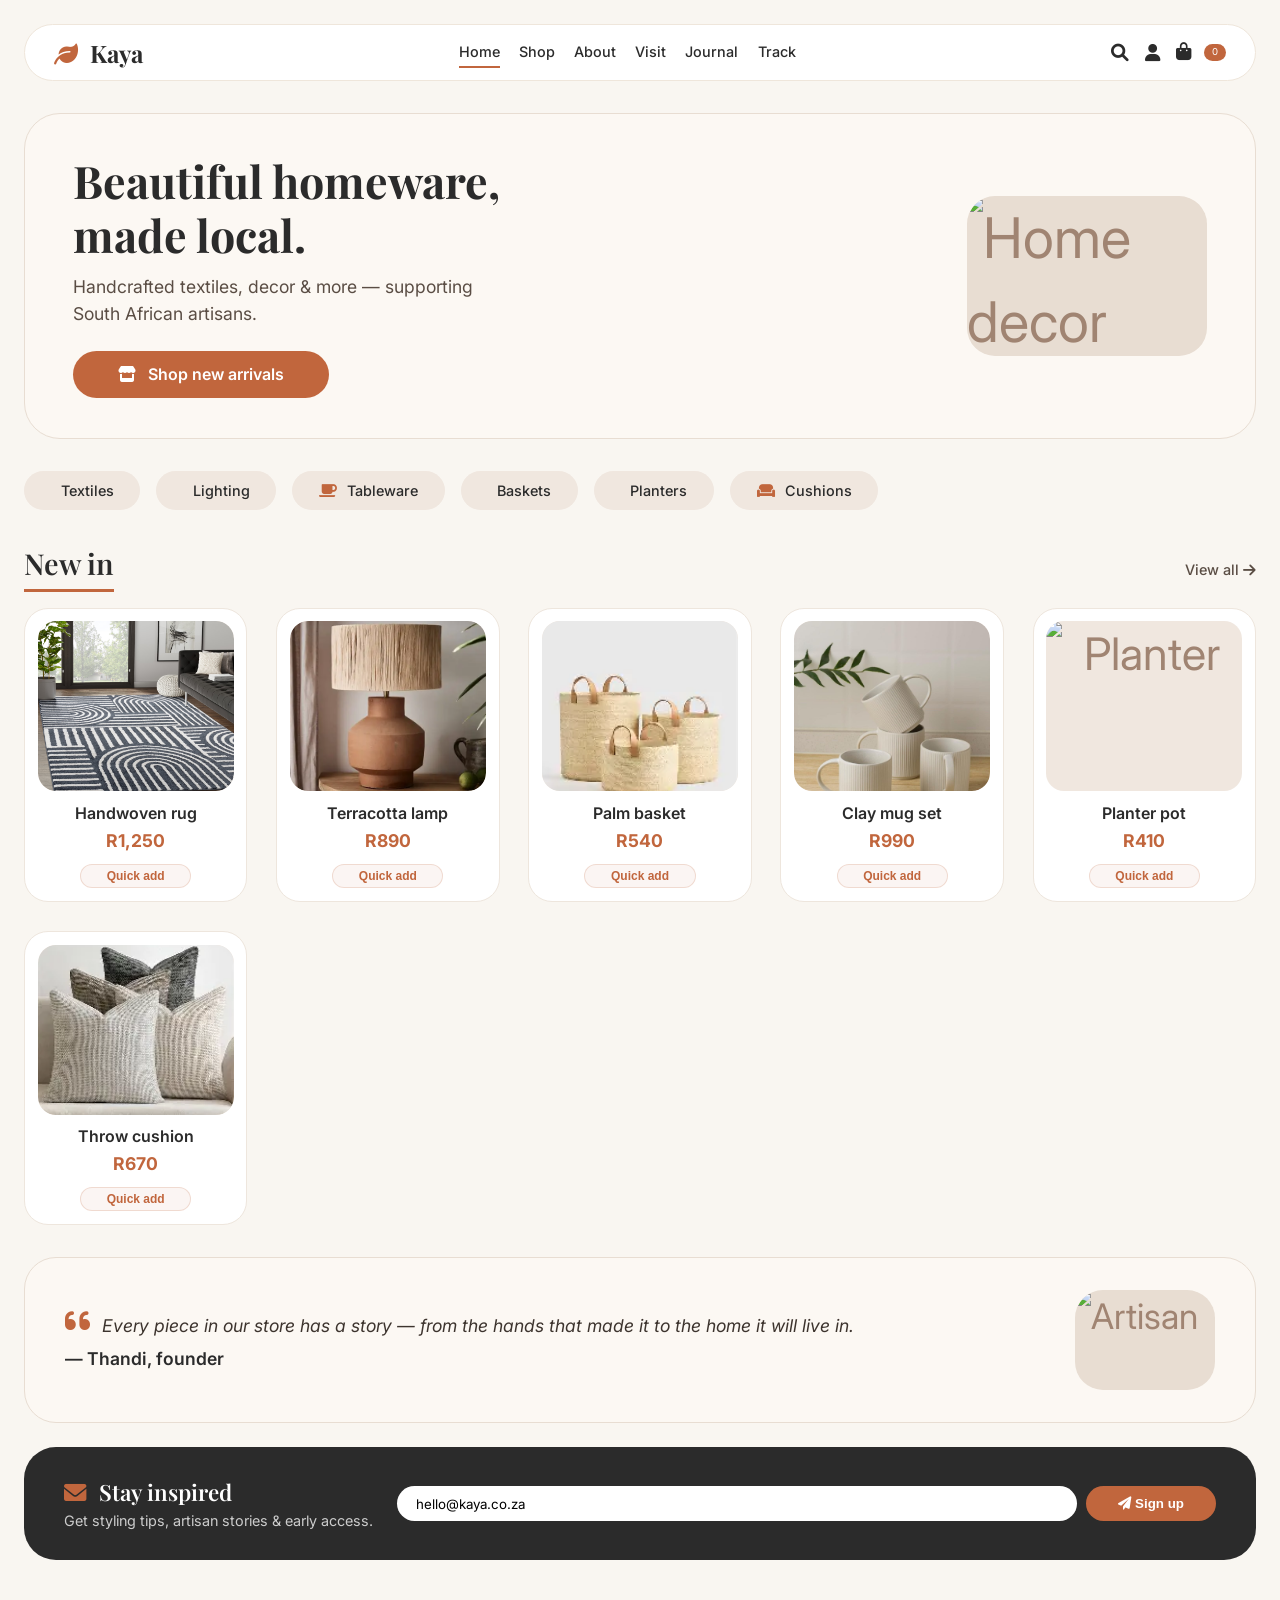
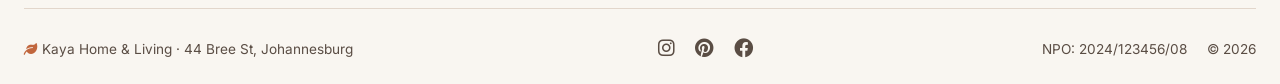
==== Research/index.html @ dec64650 "Add files via upload" ====
<!DOCTYPE html>
<html lang="en">
<head>
    <meta charset="UTF-8" />
    <meta name="viewport" content="width=device-width, initial-scale=1.0"/>
    <title>Kaya Home & Living · Home</title>
    <link rel="preconnect" href="https://fonts.googleapis.com">
    <link rel="preconnect" href="https://fonts.gstatic.com" crossorigin>
    <link href="https://fonts.googleapis.com/css2?family=Playfair+Display:ital,wght@0,400;0,600;0,700;1,400&family=Inter:wght@300;400;500;600;700&display=swap" rel="stylesheet">
    <link rel="stylesheet" href="https://cdnjs.cloudflare.com/ajax/libs/font-awesome/6.0.0-beta3/css/all.min.css">
    <style>
        * { margin: 0; padding: 0; box-sizing: border-box; }
        body { background: #f9f6f1; font-family: 'Inter', sans-serif; color: #2b2b2b; padding: 1.5rem; line-height: 1.5; }
        .container { max-width: 1300px; margin: 0 auto; }

        .nav-bar {
            display: flex; flex-wrap: wrap; align-items: center; justify-content: space-between;
            background: white; border-radius: 60px; padding: 0.6rem 1.8rem; margin-bottom: 2rem;
            border: 1px solid #efe6db;
        }
        .nav-logo { font-family: 'Playfair Display', serif; font-size: 1.5rem; font-weight: 700; }
        .nav-logo i { color: #c1663d; margin-right: 6px; }
        .nav-links { display: flex; gap: 1.2rem; font-weight: 500; font-size: 0.9rem; flex-wrap: wrap; }
        .nav-links a { text-decoration: none; color: #2b2b2b; padding: 0.2rem 0; border-bottom: 2px solid transparent; transition: 0.15s; }
        .nav-links a.active { border-bottom-color: #c1663d; }
        .nav-links a:hover { border-bottom-color: #c1663d; }
        .nav-icons { display: flex; gap: 1rem; font-size: 1.1rem; align-items: center; }
        .nav-icons a { color: #2b2b2b; text-decoration: none; }
        .badge-cart { background: #c1663d; color: white; font-size: 0.6rem; border-radius: 40px; padding: 0.1rem 0.5rem; margin-left: -0.2rem; vertical-align: top; }

        .hero {
            background: #fcf8f3; border-radius: 36px; padding: 2.5rem 3rem;
            display: flex; flex-wrap: wrap; align-items: center; justify-content: space-between;
            margin-bottom: 2rem; border: 1px solid #e8ddd2;
        }
        .hero h1 { font-family: 'Playfair Display', serif; font-size: 2.8rem; font-weight: 700; line-height: 1.2; }
        .hero p { max-width: 450px; color: #5a4d44; margin: 0.8rem 0 1.5rem; font-size: 1.1rem; }
        .hero-btn { background: #c1663d; border: none; color: white; padding: 0.7rem 2.8rem; border-radius: 60px; font-weight: 600; font-size: 1rem; display: inline-block; cursor: pointer; transition: 0.15s; text-decoration: none; }
        .hero-btn:hover { background: #a8542e; transform: translateY(-2px); }
        .hero-btn i { margin-right: 8px; }
        .hero-image { background: #e8ddd2; border-radius: 28px; width: 240px; height: 160px; display: flex; align-items: center; justify-content: center; color: #a08472; font-size: 3.5rem; overflow: hidden; }
        .hero-image img { width: 100%; height: 100%; object-fit: cover; border-radius: 28px; }

        .pills { display: flex; flex-wrap: wrap; gap: 1rem; margin-bottom: 2rem; }
        .pills span { background: #f0e7df; padding: 0.5rem 1.6rem; border-radius: 40px; font-weight: 500; font-size: 0.9rem; cursor: pointer; border: 1px solid transparent; transition: 0.15s; }
        .pills span:hover { border-color: #c1663d40; background: #f5ede6; transform: translateY(-2px); }
        .pills span i { color: #c1663d; margin-right: 6px; }

        .section-header { display: flex; justify-content: space-between; align-items: baseline; margin: 1.5rem 0 0.8rem; flex-wrap: wrap; gap: 0.5rem; }
        .section-header h2 { font-family: 'Playfair Display', serif; font-size: 1.8rem; font-weight: 600; border-bottom: 3px solid #c1663d; padding-bottom: 0.2rem; display: inline-block; }
        .section-header a { color: #5a4d44; font-weight: 500; font-size: 0.9rem; text-decoration: none; transition: 0.15s; }
        .section-header a:hover { color: #c1663d; }

        .card-grid { display: grid; grid-template-columns: repeat(auto-fill, minmax(210px, 1fr)); gap: 1.8rem; margin: 1rem 0 2rem; }
        .product-card { background: white; border-radius: 24px; padding: 0.8rem; border: 1px solid #eee6dd; text-align: center; transition: 0.2s; cursor: default; }
        .product-card:hover { border-color: #c1663d60; box-shadow: 0 8px 24px rgba(0,0,0,0.08); transform: translateY(-4px); }
        .product-card .img { background: #f0e7df; border-radius: 18px; height: 170px; display: flex; align-items: center; justify-content: center; color: #a08472; font-size: 2.8rem; margin-bottom: 0.6rem; overflow: hidden; }
        .product-card .img img { width: 100%; height: 100%; object-fit: cover; border-radius: 18px; }
        .product-card h4 { font-size: 1rem; font-weight: 600; margin-top: 0.2rem; }
        .product-card .price { font-weight: 700; color: #c1663d; font-size: 1.1rem; margin-top: 0.2rem; }
        .product-card .btn-quick { background: #c1663d10; border: 1px solid #c1663d30; border-radius: 40px; padding: 0.25rem 1.6rem; font-size: 0.75rem; font-weight: 600; color: #c1663d; margin-top: 0.6rem; display: inline-block; cursor: pointer; transition: 0.15s; }
        .product-card .btn-quick:hover { background: #c1663d20; transform: scale(1.05); }

        .toast-message {
            position: fixed; bottom: 30px; left: 50%; transform: translateX(-50%);
            background: #2b2b2b; color: white; padding: 1rem 2rem;
            border-radius: 60px; font-weight: 500; z-index: 1000;
            opacity: 0; transition: opacity 0.3s ease; pointer-events: none;
            box-shadow: 0 8px 30px rgba(0,0,0,0.2);
        }
        .toast-message.show { opacity: 1; }

        .story-block {
            background: #fcf8f3; border-radius: 32px; padding: 2rem 2.5rem;
            margin: 2rem 0 1.5rem; border: 1px solid #e8ddd2;
            display: flex; flex-wrap: wrap; gap: 2rem; align-items: center;
        }
        .story-block .quote { flex: 2; font-size: 1.1rem; font-style: italic; color: #3d342e; }
        .story-block .quote i { color: #c1663d; font-size: 1.8rem; margin-right: 6px; }
        .story-block .quote-author { font-style: normal; font-weight: 600; margin-top: 0.4rem; color: #2b2b2b; }
        .story-block .story-img { background: #e8ddd2; border-radius: 28px; width: 140px; height: 100px; display: flex; align-items: center; justify-content: center; color: #a08472; font-size: 2.2rem; flex-shrink: 0; overflow: hidden; }
        .story-block .story-img img { width: 100%; height: 100%; object-fit: cover; border-radius: 28px; }

        .newsletter { background: #2b2b2b; border-radius: 32px; padding: 1.8rem 2.5rem; display: flex; flex-wrap: wrap; align-items: center; justify-content: space-between; gap: 1.5rem; }
        .newsletter h3 { color: white; font-family: 'Playfair Display', serif; font-weight: 600; font-size: 1.4rem; }
        .newsletter h3 i { color: #c1663d; margin-right: 8px; }
        .newsletter p { color: #ccc; font-size: 0.9rem; }
        .newsletter .input-group { display: flex; flex-wrap: wrap; gap: 0.6rem; flex: 1 1 300px; }
        .newsletter .input-group input { flex: 2; padding: 0.6rem 1.2rem; border-radius: 60px; border: none; background: white; font-family: 'Inter', sans-serif; min-width: 160px; }
        .newsletter .input-group button { background: #c1663d; border: none; color: white; padding: 0.6rem 2rem; border-radius: 60px; font-weight: 600; cursor: pointer; transition: 0.15s; }
        .newsletter .input-group button:hover { background: #a8542e; transform: scale(1.02); }

        .footer { margin-top: 3rem; padding-top: 1.8rem; border-top: 1px solid #e2d6cb; display: flex; flex-wrap: wrap; justify-content: space-between; align-items: center; font-size: 0.85rem; color: #5a4d44; }
        .footer .social i { font-size: 1.2rem; margin-left: 1rem; color: #5a4d44; cursor: pointer; transition: 0.15s; }
        .footer .social i:hover { color: #c1663d; transform: scale(1.2); }

        @media (max-width: 700px) { .nav-links { display: none; } .hero { flex-direction: column; align-items: start; padding: 1.5rem; } .hero h1 { font-size: 2rem; } .hero-image { width: 100%; height: 120px; } .story-block { flex-direction: column; text-align: center; } .newsletter { flex-direction: column; align-items: stretch; } .card-grid { grid-template-columns: repeat(auto-fill, minmax(150px, 1fr)); gap: 1rem; } }
    </style>
</head>
<body>
<div class="container">
    <!-- Toast Notification -->
    <div id="toast" class="toast-message"></div>

    <!-- Navigation -->
    <div class="nav-bar">
        <div class="nav-logo"><i class="fas fa-leaf"></i> Kaya</div>
        <div class="nav-links">
            <a href="index.html" class="active">Home</a>
            <a href="shop.html">Shop</a>
            <a href="about.html">About</a>
            <a href="visit.html">Visit</a>
            <a href="journal.html">Journal</a>
            <a href="track.html">Track</a>
        </div>
        <div class="nav-icons">
            <i class="fas fa-search" style="cursor:pointer;"></i>
            <i class="fas fa-user" style="cursor:pointer;"></i>
            <a href="cart.html"><i class="fas fa-shopping-bag"></i></a> <span class="badge-cart">3</span>
        </div>
    </div>

    <!-- Hero -->
    <div class="hero">
        <div>
            <h1>Beautiful homeware,<br>made local.</h1>
            <p>Handcrafted textiles, decor &amp; more — supporting South African artisans.</p>
            <a href="shop.html" class="hero-btn"><i class="fas fa-store"></i> Shop new arrivals</a>
        </div>
        <div class="hero-image">
            <img src="https://images.unsplash.com/photo-1618220179428-22790b461013?w=400&h=300&fit=crop" alt="Home decor">
        </div>
    </div>

    <!-- Category Pills -->
    <div class="pills">
        <span onclick="filterCategory('Textiles')"><i class="fas fa-rug"></i> Textiles</span>
        <span onclick="filterCategory('Lighting')"><i class="fas fa-lamp"></i> Lighting</span>
        <span onclick="filterCategory('Tableware')"><i class="fas fa-mug-saucer"></i> Tableware</span>
        <span onclick="filterCategory('Baskets')"><i class="fas fa-basket"></i> Baskets</span>
        <span onclick="filterCategory('Planters')"><i class="fas fa-plant"></i> Planters</span>
        <span onclick="filterCategory('Cushions')"><i class="fas fa-couch"></i> Cushions</span>
    </div>

    <!-- Featured Products -->
    <div class="section-header">
        <h2>New in</h2>
        <a href="shop.html">View all <i class="fas fa-arrow-right"></i></a>
    </div>
    <div class="card-grid" id="productGrid">
        <div class="product-card" data-category="Textiles">
            <div class="img"><img src="Images/rug.jpg.avif" alt="Rug"></div>
            <h4>Handwoven rug</h4>
            <div class="price">R1,250</div>
            <button class="btn-quick" onclick="addToCart('Handwoven rug', 1250)">Quick add</button>
        </div>
        <div class="product-card" data-category="Lighting">
            <div class="img"><img src="Images/Terracotta lamp.jpg" alt="Lamp"></div>
            <h4>Terracotta lamp</h4>
            <div class="price">R890</div>
            <button class="btn-quick" onclick="addToCart('Terracotta lamp', 890)">Quick add</button>
        </div>
        <div class="product-card" data-category="Baskets">
            <div class="img"><img src="Images/palm basket.jpg" alt="Basket"></div>
            <h4>Palm basket</h4>
            <div class="price">R540</div>
            <button class="btn-quick" onclick="addToCart('Palm basket', 540)">Quick add</button>
        </div>
        <div class="product-card" data-category="Tableware">
            <div class="img"><img src="Images/clay mug set.jpg" alt="Mugs"></div>
            <h4>Clay mug set</h4>
            <div class="price">R990</div>
            <button class="btn-quick" onclick="addToCart('Clay mug set', 320)">Quick add</button>
        </div>
        <div class="product-card" data-category="Planters">
            <div class="img"><img src="https://images.unsplash.com/photo-1485955900006-10f4d324d411?w=300&h=200&fit=crop" alt="Planter"></div>
            <h4>Planter pot</h4>
            <div class="price">R410</div>
            <button class="btn-quick" onclick="addToCart('Planter pot', 410)">Quick add</button>
        </div>
        <div class="product-card" data-category="Cushions">
            <div class="img"><img src="Images/Throw cushion.jpg" alt="Cushion"></div>
            <h4>Throw cushion</h4>
            <div class="price">R670</div>
            <button class="btn-quick" onclick="addToCart('Throw cushion', 670)">Quick add</button>
        </div>
    </div>

    <!-- Story Block -->
    <div class="story-block">
        <div class="quote">
            <i class="fas fa-quote-left"></i> 
            Every piece in our store has a story — from the hands that made it to the home it will live in. 
            <div class="quote-author">— Thandi, founder</div>
        </div>
        <div class="story-img">
            <img src="https://images.unsplash.com/photo-1581578731548-c64695cc6952?w=200&h=150&fit=crop" alt="Artisan">
        </div>
    </div>

    <!-- Newsletter -->
    <div class="newsletter">
        <div>
            <h3><i class="fas fa-envelope"></i> Stay inspired</h3>
            <p>Get styling tips, artisan stories &amp; early access.</p>
        </div>
        <div class="input-group">
            <input type="email" id="newsletterEmail" placeholder="Your email address" value="hello@kaya.co.za">
            <button onclick="subscribeNewsletter()"><i class="fas fa-paper-plane"></i> Sign up</button>
        </div>
    </div>

    <!-- Footer -->
    <div class="footer">
        <div><i class="fas fa-leaf" style="color:#c1663d;"></i> Kaya Home &amp; Living · 44 Bree St, Johannesburg</div>
        <div class="social">
            <i class="fab fa-instagram" onclick="showToast('Follow us on Instagram!')"></i>
            <i class="fab fa-pinterest" onclick="showToast('Follow us on Pinterest!')"></i>
            <i class="fab fa-facebook" onclick="showToast('Follow us on Facebook!')"></i>
        </div>
        <div><span style="margin-right:1rem;">NPO: 2024/123456/08</span> © 2026</div>
    </div>
</div>

<script>
    // Toast notification
    function showToast(message) {
        const toast = document.getElementById('toast');
        toast.textContent = message;
        toast.classList.add('show');
        setTimeout(() => toast.classList.remove('show'), 2500);
    }

    // Add to cart function
    function addToCart(product, price) {
        let cart = JSON.parse(localStorage.getItem('cart')) || [];
        const existing = cart.find(item => item.product === product);
        if (existing) {
            existing.quantity += 1;
        } else {
            cart.push({ product, price, quantity: 1 });
        }
        localStorage.setItem('cart', JSON.stringify(cart));
        updateCartBadge();
        showToast(`✓ ${product} added to cart (R${price})`);
    }

    // Update cart badge
    function updateCartBadge() {
        const cart = JSON.parse(localStorage.getItem('cart')) || [];
        const total = cart.reduce((sum, item) => sum + item.quantity, 0);
        const badges = document.querySelectorAll('.badge-cart');
        badges.forEach(badge => badge.textContent = total);
    }

    // Subscribe to newsletter
    function subscribeNewsletter() {
        const email = document.getElementById('newsletterEmail').value;
        if (email && email.includes('@')) {
            showToast(`✓ Subscribed with ${email}!`);
        } else {
            showToast('⚠ Please enter a valid email address.');
        }
    }

    // Filter products by category
    function filterCategory(category) {
        const cards = document.querySelectorAll('.product-card');
        let count = 0;
        cards.forEach(card => {
            if (card.dataset.category === category) {
                card.style.display = 'block';
                count++;
            } else {
                card.style.display = 'none';
            }
        });
        showToast(`Showing ${count} ${category} products`);
        // Reset after 5 seconds
        setTimeout(() => {
            cards.forEach(card => card.style.display = 'block');
        }, 4000);
    }

    // Initialize cart badge on load
    document.addEventListener('DOMContentLoaded', updateCartBadge);
</script>
</body>
</html>
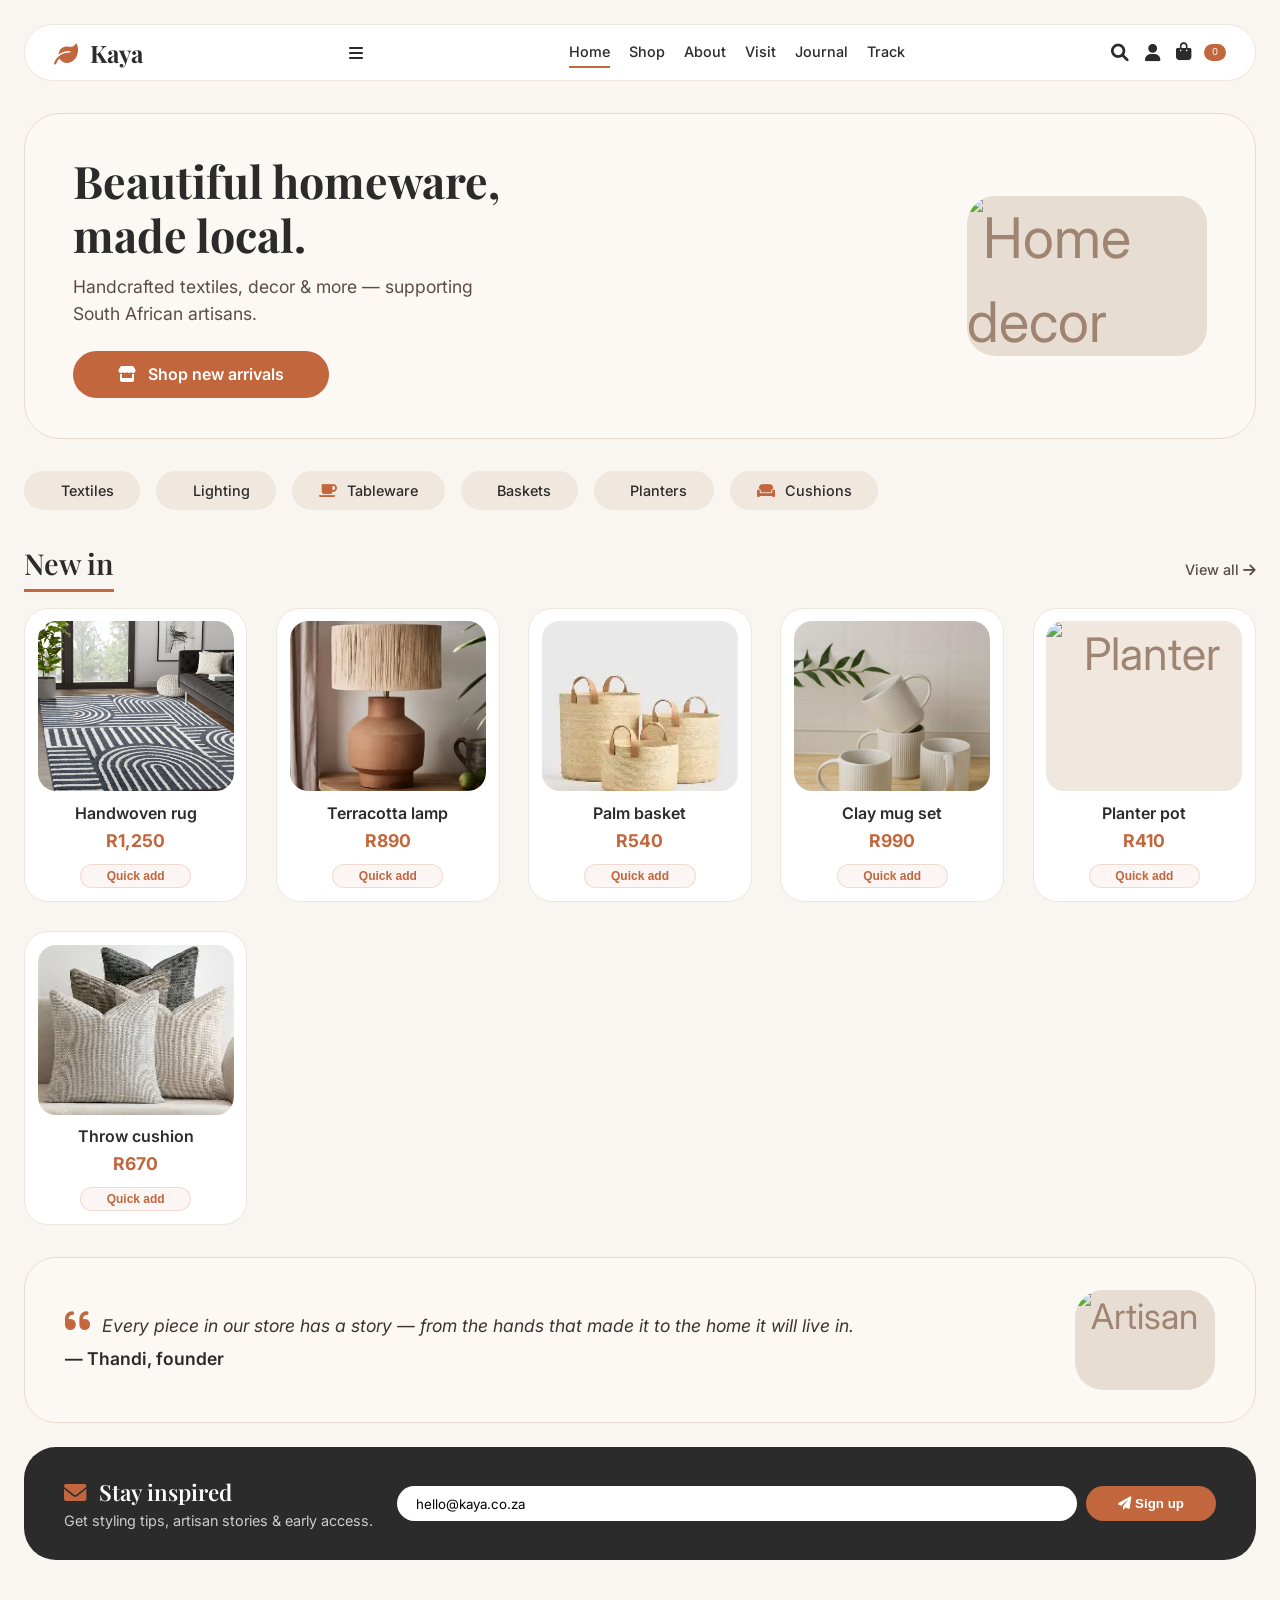
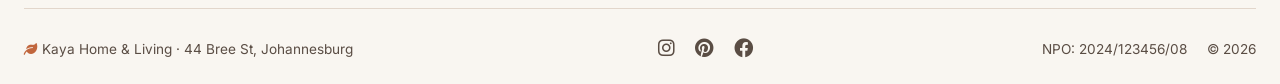
==== commit 6268ba70: "Implement mobile navigation and update cart badge Added a hamburger menu for mobile navigation and u" ====
--- a/Research/index.html
+++ b/Research/index.html
@@ -1,6 +1,7 @@
 <!DOCTYPE html>
 <html lang="en">
 <head>
+    
     <meta charset="UTF-8" />
     <meta name="viewport" content="width=device-width, initial-scale=1.0"/>
     <title>Kaya Home & Living · Home</title>
@@ -8,6 +9,7 @@
     <link rel="preconnect" href="https://fonts.gstatic.com" crossorigin>
     <link href="https://fonts.googleapis.com/css2?family=Playfair+Display:ital,wght@0,400;0,600;0,700;1,400&family=Inter:wght@300;400;500;600;700&display=swap" rel="stylesheet">
     <link rel="stylesheet" href="https://cdnjs.cloudflare.com/ajax/libs/font-awesome/6.0.0-beta3/css/all.min.css">
+   <link rel="stylesheet" href="external.css">
     <style>
         * { margin: 0; padding: 0; box-sizing: border-box; }
         body { background: #f9f6f1; font-family: 'Inter', sans-serif; color: #2b2b2b; padding: 1.5rem; line-height: 1.5; }
@@ -103,22 +105,28 @@
     <div id="toast" class="toast-message"></div>
 
     <!-- Navigation -->
-    <div class="nav-bar">
-        <div class="nav-logo"><i class="fas fa-leaf"></i> Kaya</div>
-        <div class="nav-links">
-            <a href="index.html" class="active">Home</a>
-            <a href="shop.html">Shop</a>
-            <a href="about.html">About</a>
-            <a href="visit.html">Visit</a>
-            <a href="journal.html">Journal</a>
-            <a href="track.html">Track</a>
-        </div>
-        <div class="nav-icons">
-            <i class="fas fa-search" style="cursor:pointer;"></i>
-            <i class="fas fa-user" style="cursor:pointer;"></i>
-            <a href="cart.html"><i class="fas fa-shopping-bag"></i></a> <span class="badge-cart">3</span>
-        </div>
-    </div>
+   <div class="nav-bar">
+    <div class="nav-logo"><i class="fas fa-leaf"></i> Kaya</div>
+    
+    <!-- Hamburger Button for Mobile -->
+    <div class="hamburger" onclick="toggleMenu()">
+        <i class="fas fa-bars"></i>
+    </div>
+
+    <div class="nav-links" id="navLinks">
+        <a href="index.html" class="active">Home</a>
+        <a href="shop.html">Shop</a>
+        <a href="about.html">About</a>
+        <a href="visit.html">Visit</a>
+        <a href="journal.html">Journal</a>
+        <a href="track.html">Track</a>
+    </div>
+    <div class="nav-icons">
+        <i class="fas fa-search" style="cursor:pointer;"></i>
+        <i class="fas fa-user" style="cursor:pointer;"></i>
+        <a href="cart.html"><i class="fas fa-shopping-bag"></i></a> <span class="badge-cart">0</span>
+    </div>
+</div>
 
     <!-- Hero -->
     <div class="hero">
@@ -285,5 +293,13 @@
     // Initialize cart badge on load
     document.addEventListener('DOMContentLoaded', updateCartBadge);
 </script>
+<script>
+    function toggleMenu() {
+        const nav = document.getElementById('navLinks');
+        nav.classList.toggle('active');
+    }
+
+    // Rest of your existing JS (addToCart, showToast, etc.)
+</script>
 </body>
-</html>+</html>
